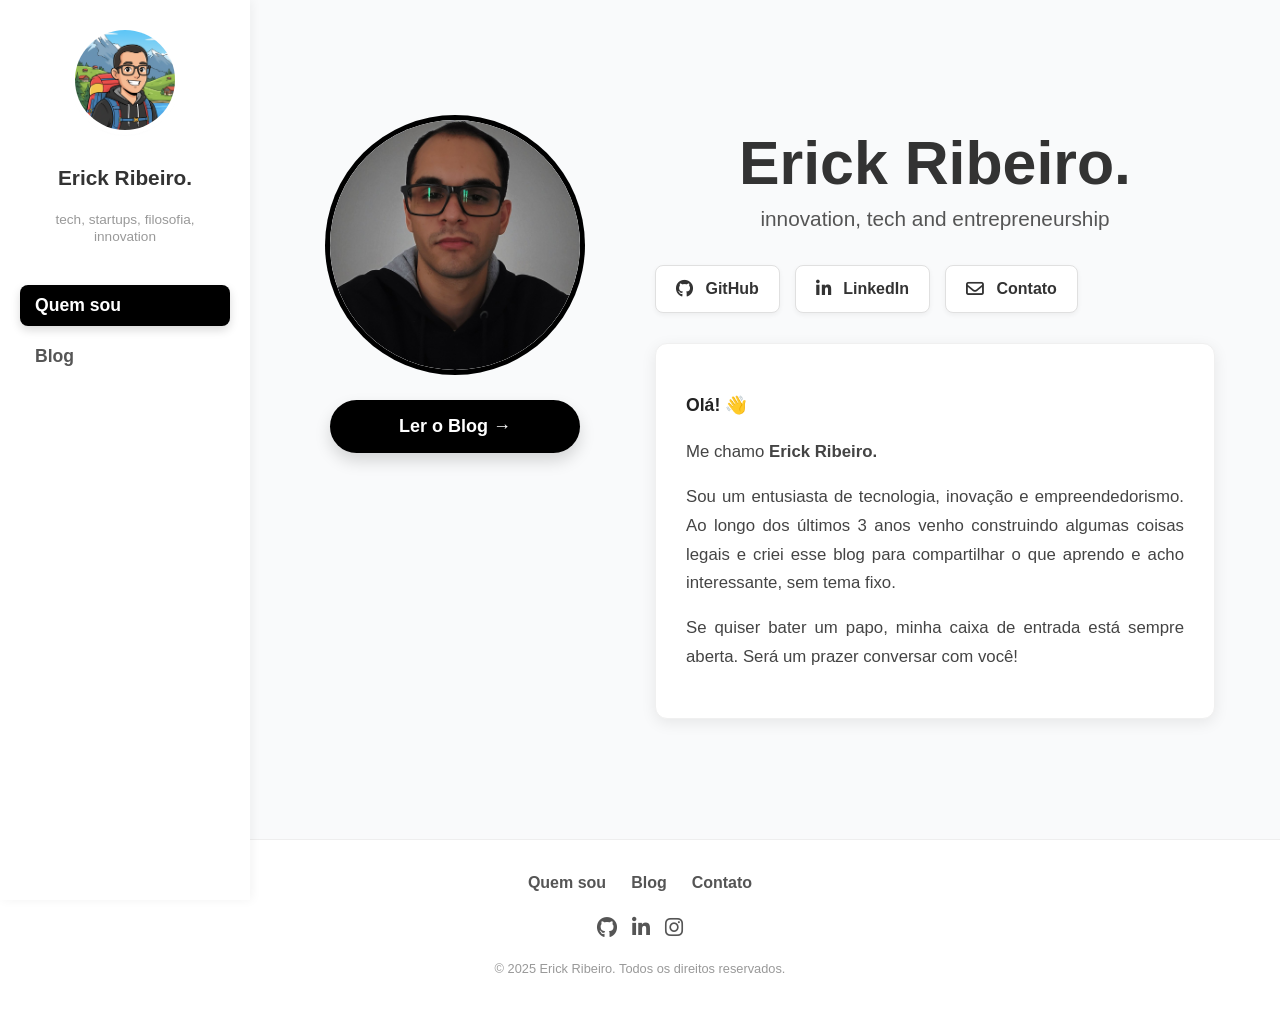
==== index.html @ 814e2193 "Meu Blog Pessoal Erick Ribeiro" ====
<!DOCTYPE html>
<html lang="pt-br">

<head>
    <meta charset="UTF-8">
    <meta name="viewport" content="width=device-width, initial-scale=1.0">
    <title>Erick Ribeiro</title>
    <link rel="stylesheet" href="css/style.css">
    <link rel="stylesheet" href="https://cdnjs.cloudflare.com/ajax/libs/font-awesome/6.5.2/css/all.min.css">
    <link rel="icon" type="image/png" href="images/perfil-icon.png">
</head>

<body>

    <div class="container-total">

        <aside class="sidebar-erick" id="sidebar">

            <p class="profile-nome-min">Erick Ribeiro.</p>

            <div class="profile-miniatura mb-12">
                <img src="images/perfil.png" alt="Foto de Perfil" class="miniatura-img">
                <div class="profile-info-min">
                    <p class="profile-nome-min">Erick Ribeiro.</p>
                    <p class="profile-tags-min">tech, startups, filosofia, <br>innovation</p>
                </div>
            </div>

            <nav class="menu-navegacao">
                <button class="btn-sidebar active" id="btn-sidebar-quem-sou">
                    Quem sou
                </button>

                <button class="btn-sidebar" id="btn-sidebar-blog">
                    Blog
                </button>
            </nav>

        </aside>

        <main class="conteudo-principal" id="conteudo">

            <div id="quem-sou-view" class="view">

                <div class="quem-sou-layout">

                    <div class="quem-sou-coluna-esquerda">
                        <div class="profile-image-wrapper-large">
                            <img src="images/perfil_completo.jpg" alt="Foto de Perfil Grande" class="profile-large-img">
                        </div>
                        <a href="#" class="btn-ler-blog-main" id="btn-ler-blog-quem-sou">
                            Ler o Blog →
                        </a>
                    </div>

                    <div class="quem-sou-coluna-direita">
                        <h1 class="profile-name-main">Erick Ribeiro.</h1>
                        <p class="profile-subtitle-main">innovation, tech and entrepreneurship</p>

                        <div class="botoes-contato-main">
                            <a href="https://github.com/ErickRibGo" target="_blank" class="btn-link-contato-main">
                                <i class="fab fa-github"></i>&nbsp;GitHub
                            </a>
                            <a href="https://www.linkedin.com/in/erick-ribeiro-515992228/" target="_blank"
                                class="btn-link-contato-main">
                                <i class="fab fa-linkedin-in"></i>&nbsp;LinkedIn
                            </a>
                            <a href="mailto:erickribeirogon@gmail.com" target="_blank" class="btn-link-contato-main">
                                <i class="far fa-envelope"></i>&nbsp;Contato
                            </a>
                        </div>

                        <div class="about-text-box-main">
                            <p class="greeting-main">Olá! 👋</p>
                            <p>Me chamo <b>Erick Ribeiro.</b></p>
                            <p>Sou um entusiasta de tecnologia, inovação e empreendedorismo. Ao longo dos últimos 3 anos
                                venho construindo algumas coisas legais e criei esse blog para compartilhar o que
                                aprendo e acho interessante, sem tema fixo.</p>
                            <p>Se quiser bater um papo, minha caixa de entrada está sempre aberta. Será um prazer
                                conversar com você!</p>
                        </div>
                    </div>

                </div>
            </div>

            <div id="blog-view" class="view hidden">
                <h2 class="titulo-artigos">Artigos</h2>

                <div class="filtros-posts">
                    <ul class="lista-filtros">
                        <li><button class="btn-filtro ativo" data-categoria="todos">Todos</button></li>
                        <li><button class="btn-filtro" data-categoria="startups">Startups</button></li>
                        <li><button class="btn-filtro" data-categoria="filosofia">Filosofia</button></li>
                    </ul>
                </div>

                <div class="grid-posts">

                    <a href="post-startups.html" class="post-card" data-categoria="startups">
                        <div class="post-cover-wrapper">
                            <img src="images/startup.jpg" alt="Startup" class="post-cover-img">
                        </div>
                        <div class="post-meta">
                            <span class="post-tag tag-startup">Startups</span>
                        </div>
                        <h3 class="post-title">Minha estratégia para lançar 20 startups</h3>
                        <p class="post-excerpt">Como estou idealizando e executando 20 soluções digitais em 2 anos.</p>
                    </a>

                    <a href="post-xadrez.html" class="post-card" data-categoria="filosofia">
                        <div class="post-cover-wrapper">
                            <img src="images/xadrez.jpg" alt="Xadrez" class="post-cover-img">
                        </div>
                        <div class="post-meta">
                            <span class="post-tag tag-filosofia">Filosofia</span>
                        </div>
                        <h3 class="post-title">Xadrez e Filosofia</h3>
                        <p class="post-excerpt">O que o tabuleiro ensina sobre estratégia, ego e paciência.</p>
                    </a>

                </div>
            </div>

        </main>

        <footer class="site-footer">
            <div class="footer-links">
                <a href="#" class="footer-link">Quem sou</a>
                <a href="#" class="footer-link">Blog</a>
                <a href="mailto:erickribeirogon@gmail.com" target="_blank" class="footer-link">Contato</a>
            </div>
            <div class="footer-social">
                <a href="https://github.com/ErickRibGo" target="_blank" class="footer-icon-link" aria-label="GitHub">
                    <i class="fab fa-github"></i>
                </a>
                <a href="https://www.linkedin.com/in/erick-ribeiro-515992228/" target="_blank" class="footer-icon-link"
                    aria-label="LinkedIn">
                    <i class="fab fa-linkedin-in"></i>
                </a>
                <a href="https://instagram.com/erickribgon" target="_blank" class="footer-icon-link"
                    aria-label="Instagram">
                    <i class="fab fa-instagram"></i>
                </a>
            </div>
            <p class="footer-copyright">&copy; 2025 Erick Ribeiro. Todos os direitos reservados.</p>
        </footer>
    </div>

    <script src="js/script.js"></script>
</body>

</html>
---- css/style.css ----
/* --- CONFIGURAÇÃO DE FONTES PERSONALIZADAS --- */
@font-face {
    font-family: 'Minha Fonte Custom'; 
    src: url('fonts/8e9860b6e62d6359-s.woff2') format('woff2');
    font-weight: 400; 
    font-style: normal;
}

@font-face {
    font-family: 'Minha Fonte Custom';
    src: url('fonts/26a46d62cd723877-s.woff2') format('woff2');
    font-weight: 700; 
    font-style: normal;
}

@font-face {
    font-family: 'Minha Fonte Custom';
    src: url('fonts/55c5f0601d81cf3-s.woff2') format('woff2');
    font-weight: 800; 
    font-style: normal;
}

@font-face {
    font-family: 'Minha Fonte Custom';
    src: url('fonts/97e0cb1ae144a2a9-s.woff2') format('woff2');
    font-weight: 600; 
    font-style: normal;
}


/* --- GERAL E LAYOUT PRINCIPAL --- */
body {
    margin: 0;
    font-family: 'Minha Fonte Custom', Arial, sans-serif; 
    background: #f9fafb;
    color: #333;
    line-height: 1.6;
    /* Flexbox no body para garantir que o container-total e o sidebar funcionem */
    display: flex; 
    flex-direction: row; 
    min-height: 100vh;
}

.container-total {
    position: relative;
    /* Define o container-total para ocupar o restante horizontal após a sidebar */
    flex-grow: 1;
    width: 100%;
    /* Usa flex para organizar o conteúdo principal e o footer em coluna */
    display: flex;
    flex-direction: column;
    /* Define o overflow para evitar barras de rolagem indesejadas */
    overflow: hidden; 
}

/* ================================================= */
/* 1. SIDEBAR FIXA (MENU LATERAL ESQUERDO) - Desktop */
/* ================================================= */
.sidebar-erick {
    width: 250px; 
    background: #ffffff;
    padding: 30px 20px;
    box-shadow: 2px 0 10px rgba(0,0,0,0.05);
    display: flex;
    flex-direction: column;
    position: fixed; 
    top: 0;
    left: 0;
    bottom: 0;
    z-index: 100;
    box-sizing: border-box;
    align-items: center;
}

/* Oculta o nome que está solto no sidebar (versão mobile) em Desktop */
.sidebar-erick > .profile-nome-min:first-child {
    display: none;
}

/* Elementos do Miniprofile na Sidebar */
.profile-miniatura {
    display: flex;
    flex-direction: column;
    align-items: center;
    margin-bottom: 25px;
}

.miniatura-img {
    width: 100px; 
    height: 100px;
    border-radius: 50%;
    margin-bottom: 10px;
    object-fit: cover;
    box-shadow: 0 0 0 5px white, 0 2px 5px rgba(0,0,0,0.1); 
}

.profile-info-min { 
    display: flex;
    flex-direction: column;
    align-items: center;
}

/* Nome que aparece na miniatura em Desktop */
.profile-miniatura .profile-nome-min { 
    display: block;
    font-size: 1.3em;
    font-weight: 800;
    color: #333;
    margin-bottom: 3px;
    text-align: center;
}

.profile-tags-min {
    color: #999;
    font-size: 0.85em;
    text-align: center;
    line-height: 1.3;
}

/* Menu de Navegação */
.menu-navegacao {
    display: flex;
    flex-direction: column;
    gap: 10px;
    width: 100%;
}

.btn-sidebar {
    background-color: transparent; 
    color: #555; 
    border: none;
    padding: 10px 15px; 
    font-size: 1.1em; 
    cursor: pointer; 
    transition: all 0.3s ease;
    border-radius: 8px;
    text-align: left;
    font-weight: 600;
    text-decoration: none;
}

.btn-sidebar:hover {
    background-color: #f0f0f0;
    color: #000000;
}

.btn-sidebar.active {
    background-color: #000000;
    color: white; 
    box-shadow: 0 4px 10px rgba(0, 0, 0, 0.15);
}

.btn-sidebar.active:hover {
    background-color: #333;
}

/* ================================================= */
/* 2. CONTEÚDO PRINCIPAL (MÓDULOS)                   */
/* ================================================= */
.conteudo-principal {
    /* CRUCIAL: Adiciona uma margem à esquerda para compensar a sidebar em DESKTOP */
    margin-left: 250px; 
    
    flex-grow: 1; 
    flex-shrink: 0;
    padding: 60px 40px; 
    box-sizing: border-box;
    transition: margin-left 0.3s;
    overflow-y: auto; 
}

.view {
    padding-top: 0;
    max-width: 900px; /* Mantém o conteúdo centralizado */
    margin: 0 auto; 
    text-align: center; /* Centraliza o título e os filtros */ 
}

.hidden {
    display: none !important;
}

/* --- ESTILOS DO CONTEÚDO (Quem Sou e Blog) --- */

.titulo-artigos {
    margin-top: 0;
    margin-bottom: 25px;
    font-weight: 800;
    font-size: 2.5em;
    color: #000000;
    text-align: center; /* Garante a centralização */
}

.filtros-posts {
    margin-bottom: 30px;
}

.lista-filtros {
    list-style: none;
    padding: 0;
    margin: 0 auto 30px; /* Centraliza a lista de filtros */
    display: flex;
    flex-wrap: wrap;
    justify-content: center; /* Centraliza os botões */
    gap: 10px;
}

.btn-filtro {
    padding: 8px 15px;
    border: 1px solid #ccc;
    border-radius: 20px;
    background-color: white;
    font-size: 0.9em;
    cursor: pointer;
    transition: all 0.2s;
}

.btn-filtro.ativo, .btn-filtro:hover {
    background-color: black;
    color: white;
    border-color: black;
}

.grid-posts {
    display: grid;
    grid-template-columns: repeat(auto-fit, minmax(300px, 1fr)); 
    gap: 30px;
    margin-top: 40px;
}


.post-card {
    background: white;
    border-radius: 12px;
    overflow: hidden;
    box-shadow: 0 4px 12px rgba(0,0,0,0.08);
    text-decoration: none;
    color: inherit;
    transition: transform 0.2s, box-shadow 0.2s;
    display: flex;
    flex-direction: column;
    text-align: left; 
}

.post-card:hover {
    transform: translateY(-5px);
    box-shadow: 0 8px 16px rgba(0,0,0,0.15);
}

.post-cover-wrapper {
    width: 100%;
    height: 200px;
    overflow: hidden;
}

.post-cover-img {
    width: 100%;
    height: 100%;
    object-fit: cover;
    transition: transform 0.3s ease;
}

.post-card:hover .post-cover-img {
    transform: scale(1.05);
}

.post-meta {
    padding: 15px 15px 0;
    text-align: left;
}

.post-tag {
    display: inline-block;
    font-size: 0.8em;
    font-weight: 700;
    color: #007bff;
    text-transform: uppercase;
}

.post-title {
    margin: 5px 0 10px;
    padding: 0 15px;
    text-align: left;
}

.post-excerpt {
    padding: 0 15px 15px;
    text-align: left;
}

/* CORREÇÃO APLICADA: Garantir que o layout "Quem Sou" se organize corretamente */
.quem-sou-layout {
    display: grid;
    grid-template-columns: 280px 1fr; 
    gap: 60px;
    align-items: start; 
    margin: 40px 0; 
    padding: 20px 0;
}

.quem-sou-coluna-esquerda {
    display: flex;
    flex-direction: column;
    align-items: center;
    position: sticky; 
    top: 60px; 
}

.profile-image-wrapper-large {
    position: relative;
    width: 250px; 
    height: 250px;
    overflow: hidden; 
    border-radius: 50%;
    box-shadow: 0 0 0 5px black; 
    margin-bottom: 30px; 
    transition: transform 0.5s
}

.profile-large-img {
    width: 100%;
    height: 100%;
    border-radius: 50%;
    object-fit: cover;
}

.btn-ler-blog-main {
    background-color: black;
    color: white;
    border: none;
    border-radius: 50px;
    padding: 12px 25px;
    font-size: 18px;
    font-weight: 700;
    cursor: pointer;
    box-shadow: 0 8px 16px rgba(0, 0, 0, 0.15);
    transition: background-color 0.3s, transform 0.3s;
    text-decoration: none;
    white-space: nowrap;
    display: block; 
    text-align: center;
    width: 100%;
    max-width: 200px;
}

.btn-ler-blog-main:hover {
    background-color: #333;
    transform: translateY(-2px);
}

.quem-sou-coluna-direita {
    padding-top: 10px; 
}

.profile-name-main {
    font-size: 3.8em;
    margin-top: 0;
    margin-bottom: 5px;
    line-height: 1.1;
    font-weight: 800;
}

.profile-subtitle-main {
    color: #555;
    font-size: 1.3em; 
    margin-top: 0;
    margin-bottom: 30px;
    font-weight: 400;
}

.botoes-contato-main {
    display: flex;
    flex-wrap: wrap; 
    gap: 15px; 
    margin-bottom: 30px; 
}

.btn-link-contato-main {
    border: 1px solid #e0e0e0;
    border-radius: 8px;
    padding: 10px 20px;
    cursor: pointer;
    font-weight: 600;
    color: #333; 
    font-size: 1em;
    transition: all 0.2s ease;
    text-decoration: none;
    display: flex; 
    align-items: center;
    background-color: #ffffff; 
    box-shadow: 0 2px 5px rgba(0, 0, 0, 0.05);
}

.btn-link-contato-main i {
    font-size: 1.1em; 
    margin-right: 8px; 
}

.btn-link-contato-main:hover {
    background: #f8f8f8;
    border-color: #c0c0c0;
    transform: translateY(-1px); 
    box-shadow: 0 4px 8px rgba(0, 0, 0, 0.1); 
}

.greeting-main {
    font-size: 1.3em;
    font-weight: 700;
    margin-bottom: 15px;
    color: #222;
}

.about-text-box-main {
    background: #ffffff; 
    padding: 30px;
    border-radius: 12px;
    box-shadow: 0 4px 15px rgba(0,0,0,0.08); 
    border: 1px solid #f0f0f0; 
    line-height: 1.7;
    color: #444;
    font-size: 1.05em;
    text-align: justify;
}

.about-text-box-main p:first-child {
    font-weight: 600;
    font-size: 1.05em;
    margin-bottom: 15px;
}


/* ================================================= */
/* 3. RODAPÉ INFERIOR (FOOTER)         */
/* ================================================= */

.site-footer {
    /* O footer agora ocupa 100% da largura do container-total */
    width: 100%; 
    background-color: #ffffff;
    border-top: 1px solid #eee;
    padding: 30px 20px;
    text-align: center;
    box-sizing: border-box;
}

.footer-links {
    margin-bottom: 15px;
    display: flex;
    justify-content: center;
    gap: 25px;
    flex-wrap: wrap;
}

.footer-link {
    text-decoration: none;
    color: #555;
    font-weight: 600;
    font-size: 1em;
    transition: color 0.2s;
}

.footer-link:hover {
    color: #000000;
}

.footer-social {
    display: flex;
    justify-content: center;
    gap: 15px;
    margin-bottom: 15px;
}

.footer-icon-link {
    color: #555;
    font-size: 1.3em;
    transition: color 0.2s;
}

.footer-icon-link:hover {
    color: #000000;
}

.footer-copyright {
    color: #999;
    font-size: 0.8em;
    margin: 0;
}


/* ================================================= */
/* RESPONSIVIDADE (TABLET/PEQUENO DESKTOP - abaixo de 992px) */
/* ================================================= */
@media (max-width: 992px) {
    /* CRUCIAL: Remove a margem extra da sidebar no conteúdo principal */
    .conteudo-principal {
        margin-left: 0;
    }
    .conteudo-principal-post {
        margin-left: 0; 
        padding: 60px 40px; 
    }
    
    /* Layout "Quem Sou" em 1 coluna (sem sticky) */
    .quem-sou-coluna-esquerda {
        position: relative;
        top: 0;
    }

    .quem-sou-layout {
        grid-template-columns: 1fr;
        gap: 30px;
        align-items: center;
        text-align: center;
        margin: 20px auto; 
    }
    
    .quem-sou-coluna-direita {
        text-align: left;
    }
    
    .profile-name-main, .profile-subtitle-main {
        text-align: center;
    }

    .botoes-contato-main {
        justify-content: center;
    }
}


/* ================================================= */
/* RESPONSIVIDADE (MOBILE - abaixo de 768px)         */
/* ================================================= */
@media (max-width: 768px) {
    /* LAYOUT PRINCIPAL E SIDEBAR */
    body {
        /* CRÍTICO: Anula o flexbox do desktop para que os elementos (Sidebar e Container) se empilhem */
        display: block; 
        /* CRÍTICO: Cria espaço no topo para o cabeçalho fixo não esconder o conteúdo */
        padding-top: 70px;
    }
    
    .container-total {
        /* CRÍTICO: Remove o padding-top desnecessário (o body já o faz) e o overflow: hidden do desktop */
        padding-top: 0; 
        overflow: visible;
        display: block; /* Garante que o container-total também volte a ser bloco */
    }
    
    .sidebar-erick {
        position: fixed; /* O cabeçalho agora é fixo no topo */
        top: 0;
        left: 0;
        right: 0;
        bottom: auto; /* CRÍTICO: Não deve ter bottom: 0 */
        height: 70px; 
        width: 100%; 
        box-shadow: 0 2px 5px rgba(0,0,0,0.1);
        background-color: #ffffff;
        z-index: 1000; 

        display: flex;
        flex-direction: row; 
        justify-content: space-between; 
        align-items: center; 
        padding: 0 20px; 
        box-sizing: border-box;
    }
    
    /* Mostra o nome do Erick no topo (versão mobile) */
    .sidebar-erick > .profile-nome-min:first-child {
        display: block; 
        font-size: 1.4em; 
        margin: 0;
        text-align: left; 
        font-weight: 800;
        color: #000;
    }

    /* Oculta a miniatura completa em mobile */
    .profile-miniatura {
        display: none; 
    }

    /* Menu de Navegação em Mobile (botões de "Quem Sou" e "Blog") */
    .menu-navegacao {
        flex-direction: row; 
        gap: 15px; 
        width: auto; 
    }

    .btn-sidebar {
        padding: 8px 15px;
        font-size: 0.95em; 
        font-weight: 600;
        text-align: center;
        width: auto; 
        color: #555;
    }
    
    /* CONTEÚDO PRINCIPAL (ARTIGOS/QUEM SOU) */
    .conteudo-principal {
        /* CRÍTICO: Remove a margem lateral do desktop */
        margin-left: 0;
        padding: 30px 20px; 
        width: 100%; 
        flex-grow: 1; 
    }
    
    /* Centralização em mobile dentro do view */
    .view {
        max-width: 100%; 
        margin: 0 auto;
    }

    /* RODAPÉ em Mobile (precisa voltar a ser 100% da largura) */
    .site-footer {
        width: 100%;
        padding-top: 20px;
        padding-bottom: 20px;
    }

    /* Ajustes de Mobile na seção "Quem Sou" */
    .profile-image-wrapper-large {
        width: 180px; 
        height: 180px;
        margin-bottom: 20px;
    }
    
    .profile-name-main {
        font-size: 2.5em;
    }

    .profile-subtitle-main {
        font-size: 1.1em;
        margin-bottom: 20px;
    }
    
    .botoes-contato-main {
        gap: 10px;
        flex-direction: column;
        align-items: center;
        width: 100%;
        margin-bottom: 15px;
    }

    .btn-link-contato-main {
        width: 100%;
        max-width: 200px;
        justify-content: center;
    }
    
    .about-text-box-main {
        padding: 20px;
        font-size: 0.95em;
        text-align: left;
    }

    .btn-ler-blog-main {
        margin-top: 20px;
        font-size: 15px;
        padding: 10px 20px;
    }
    
    .grid-posts {
        grid-template-columns: 1fr;
        gap: 20px;
    }

    .quem-sou-layout {
        grid-template-columns: 1fr; /* Volta para uma única coluna */
        gap: 30px;
        text-align: center;
    }

    .quem-sou-coluna-esquerda {
        align-items: center;
    }
    
    .profile-name-main {
        font-size: 2.2em; /* Mais adequado para mobile */
    }

    .profile-subtitle-main {
        font-size: 1em;
        margin-bottom: 20px; /* Reduz margem para aproximar botões */
    }

    .quem-sou-coluna-direita {
        text-align: center;
        align-items: center; /* Centraliza o conteúdo da direita em mobile */
    }
    
    /* Botões de contato empilhados e centralizados em mobile */
    .botoes-contato-main {
        gap: 10px;
        flex-direction: column;
        align-items: center;
        width: 100%;
        margin-bottom: 20px;
    }

    .btn-link-contato-main {
        width: 100%;
        max-width: 250px; /* Largura máxima para os botões empilhados */
        justify-content: center;
    }
    
    /* Botão "Ler o Blog" em mobile */
    .btn-ler-blog-main {
        max-width: 200px; /* Controla o tamanho do botão */
        margin-top: 20px;
        font-size: 16px;
        padding: 10px 20px;
    }
    
    /* Cards do Blog em coluna única para mobile */
    .grid-posts {
        grid-template-columns: 1fr;
        gap: 20px;
    }
}

/* --- ESTILOS DE PÁGINA DE POSTAGEM (post.html) --- */

/* 1. CONTAINER PRINCIPAL DO ARTIGO (Conteúdo + Sidebar Compensation) */
.conteudo-principal-post {
    padding: 40px 40px; 
    box-sizing: border-box;
    flex-grow: 1; 
    /* CRUCIAL PARA CORRIGIR O DESALINHAMENTO EM DESKTOP */
    margin-left: 250px; /* Compensa a largura da .sidebar-erick (250px) */
}

/* 2. CONTAINER CENTRALIZADO DO CONTEÚDO (Onde o texto está) */
.post-container {
    max-width: 1000px; 
    margin: 0 auto; /* Continua centralizando */
    background: white; 
    padding: 30px 0;
    align-items: center;
}

/* 3. Estilo do botão de voltar */
.btn-voltar {
    display: block; 
    width: fit-content;
    margin: 0 auto 40px auto; /* Centraliza o botão Voltar */
    color: #555;
    text-decoration: none;
    font-weight: 600;
    font-size: 1.0em;
}

/* 4. Miniprofile do Autor */
.author-mini-profile {
    display: flex;
    flex-direction: column;
    align-items: center; /* Centraliza a foto e o nome */
    margin-bottom: 20px;
}

.author-mini-img {
    width: 150px; /* Tamanho da miniatura */
    height: 150px;
    border-radius: 50%;
    object-fit: cover;
    margin-bottom: 5px;
    box-shadow: 0 0 5px rgba(0, 0, 0, 0.1);
}

.author-mini-name {
    font-size: 1.0em;
    font-weight: 600;
    color: #333;
    margin: 0;
}

/* 5. Cabeçalho (Título e Metadata) */
.post-header {
    text-align: center;
    margin-bottom: 40px;
    padding: 20px;
    font-size: 1.0em;
}

.post-tag-detail {
    font-size: 0.85em; 
    font-weight: 600;
    text-transform: uppercase;
    color: #38a169; /* Cor da tag */
    display: block;
    margin-bottom: 10px;
    letter-spacing: 1px;
    padding: 20px;
    font-size: 0.95em;
}

/* 6. Título Principal do Artigo */
.post-title-detail {
    font-size: 3.2em; /* Um bom tamanho para destaque */
    font-weight: 800;
    margin: 15px 0 10px;
    line-height: 1.1;
    /* Centraliza o título, limitando sua largura para legibilidade */
    max-width: 900px;
    margin-left: auto;
    margin-right: auto;
}

/* 7. Meta dados (Data e leitura) */
.post-meta-detail {
    color: #888;
    font-size: 0.9em;
    margin-bottom: 30px;
}

/* 8. Wrapper da imagem de capa */
.post-cover-detail-wrapper {
    width: 100%;
    overflow: hidden;
    border-radius: 8px; 
    margin-bottom: 0px;
}

.post-cover-detail-img {
    width: 100%;
    left: auto;
    height: auto;
    display: block;
    object-fit: cover;
    max-width: 500px;
    margin-left: auto;
    margin-right: auto;
    border-radius: 5%;    

}

/* 9. Conteúdo do Texto */
.post-content {
    padding: 40px 0 20px; 
    font-size: 1.15em; 
    line-height: 1.8;
    color: #333;
    text-align: left; /* Alinhamento à esquerda para melhor leitura do corpo do texto */
    padding: 50px;
}

.post-content p {
    margin-bottom: 1.5em; 
}

/* --- RESPONSIVIDADE PARA POSTAGEM (MOBILE) --- */

@media (max-width: 768px) {
    /* CRÍTICO: Remove a margem lateral da postagem */
    .conteudo-principal-post {
        margin-left: 0; 
        padding: 30px 20px;
    }
    
    .post-title-detail {
        font-size: 2em; 
    }
    
    .post-content {
        font-size: 1em;
    }
}

.hidden {
    /* CRÍTICO: Não usar visibility: hidden, pois ele mantém o espaço ocupado. */
    display: none !important; 
}
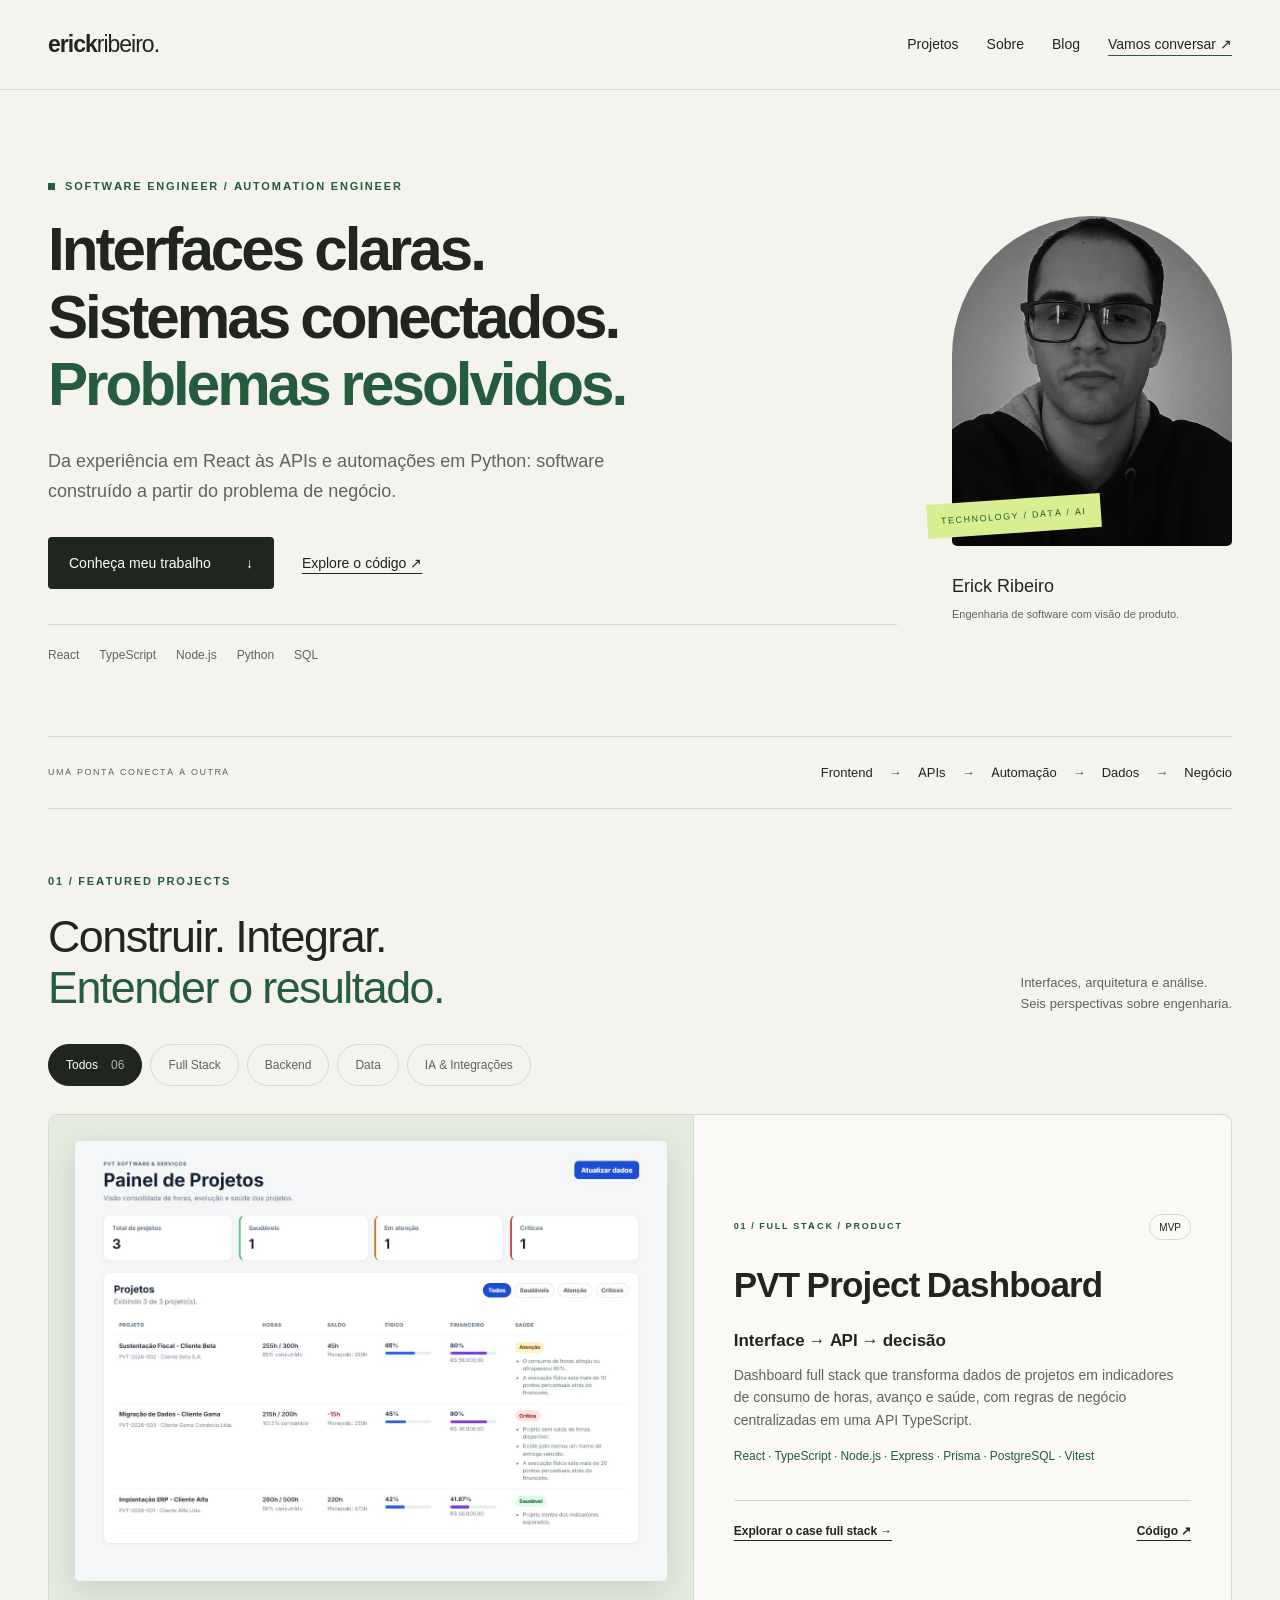
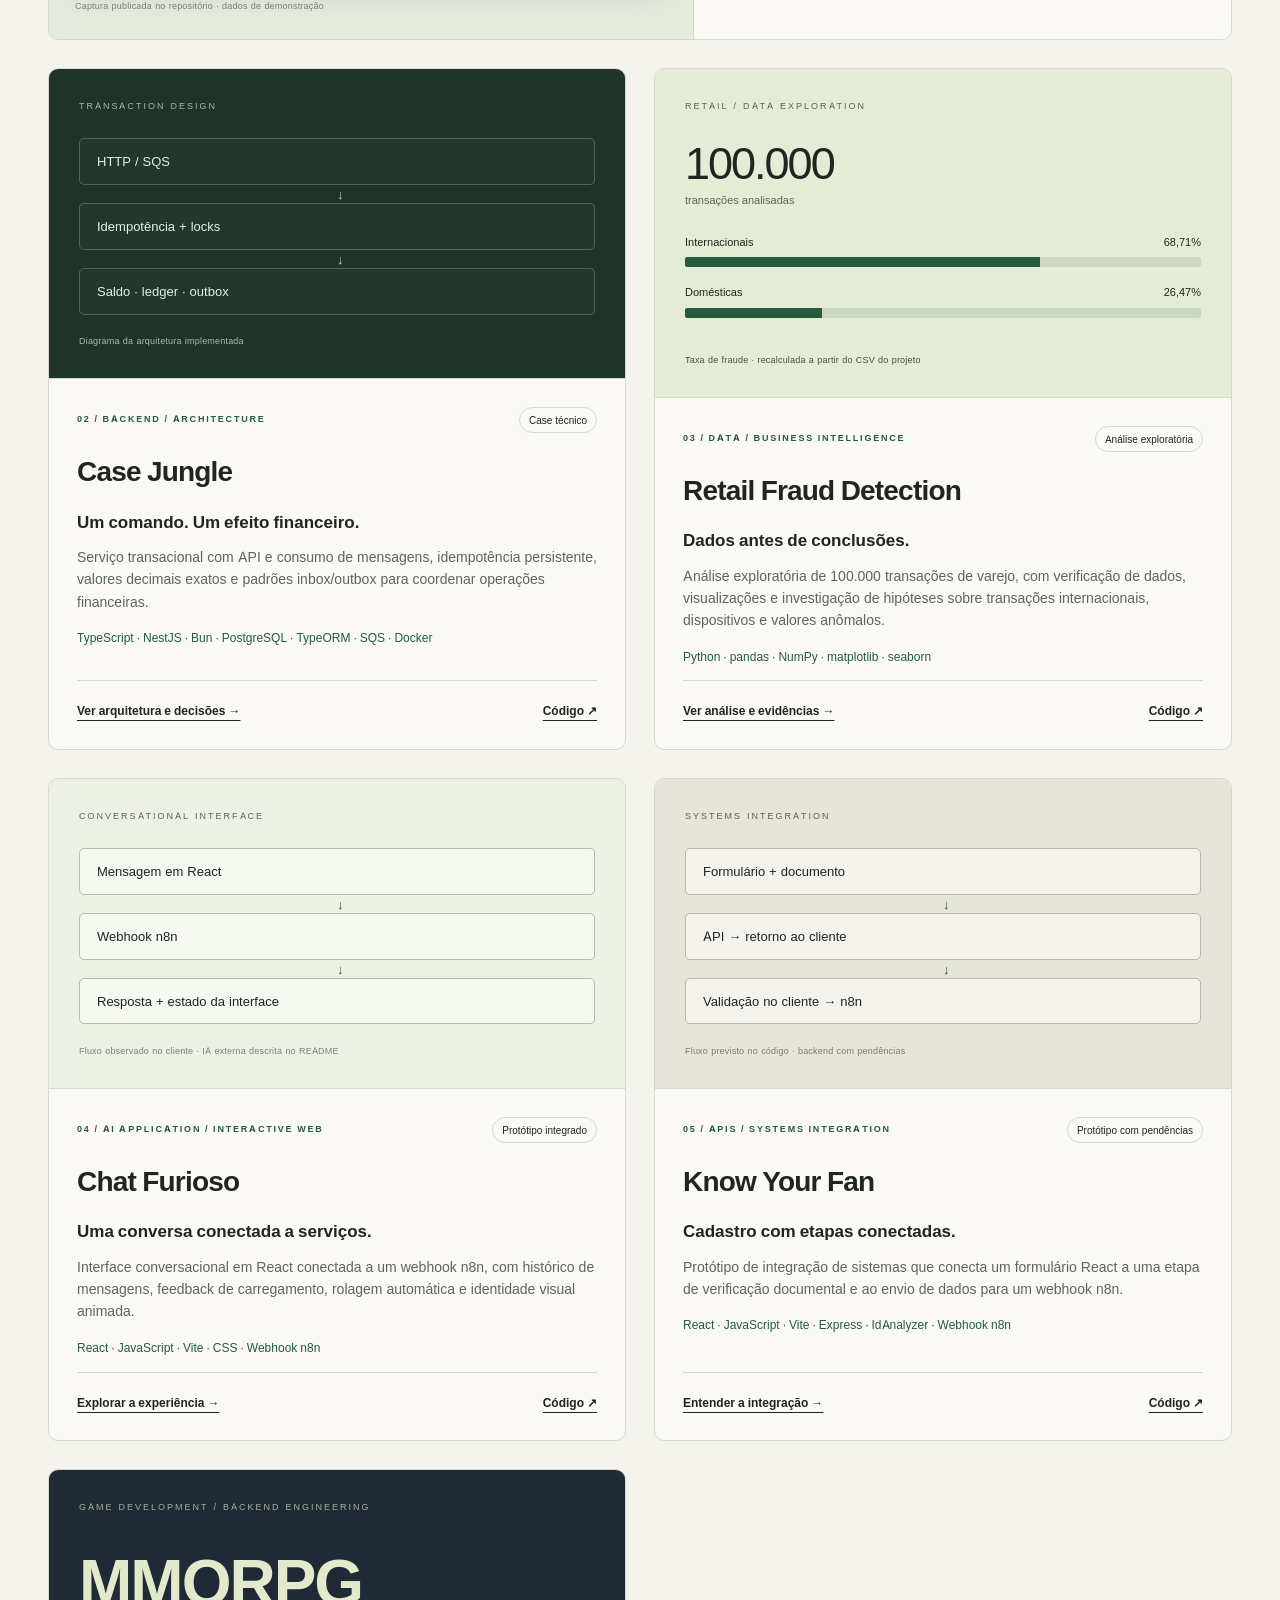
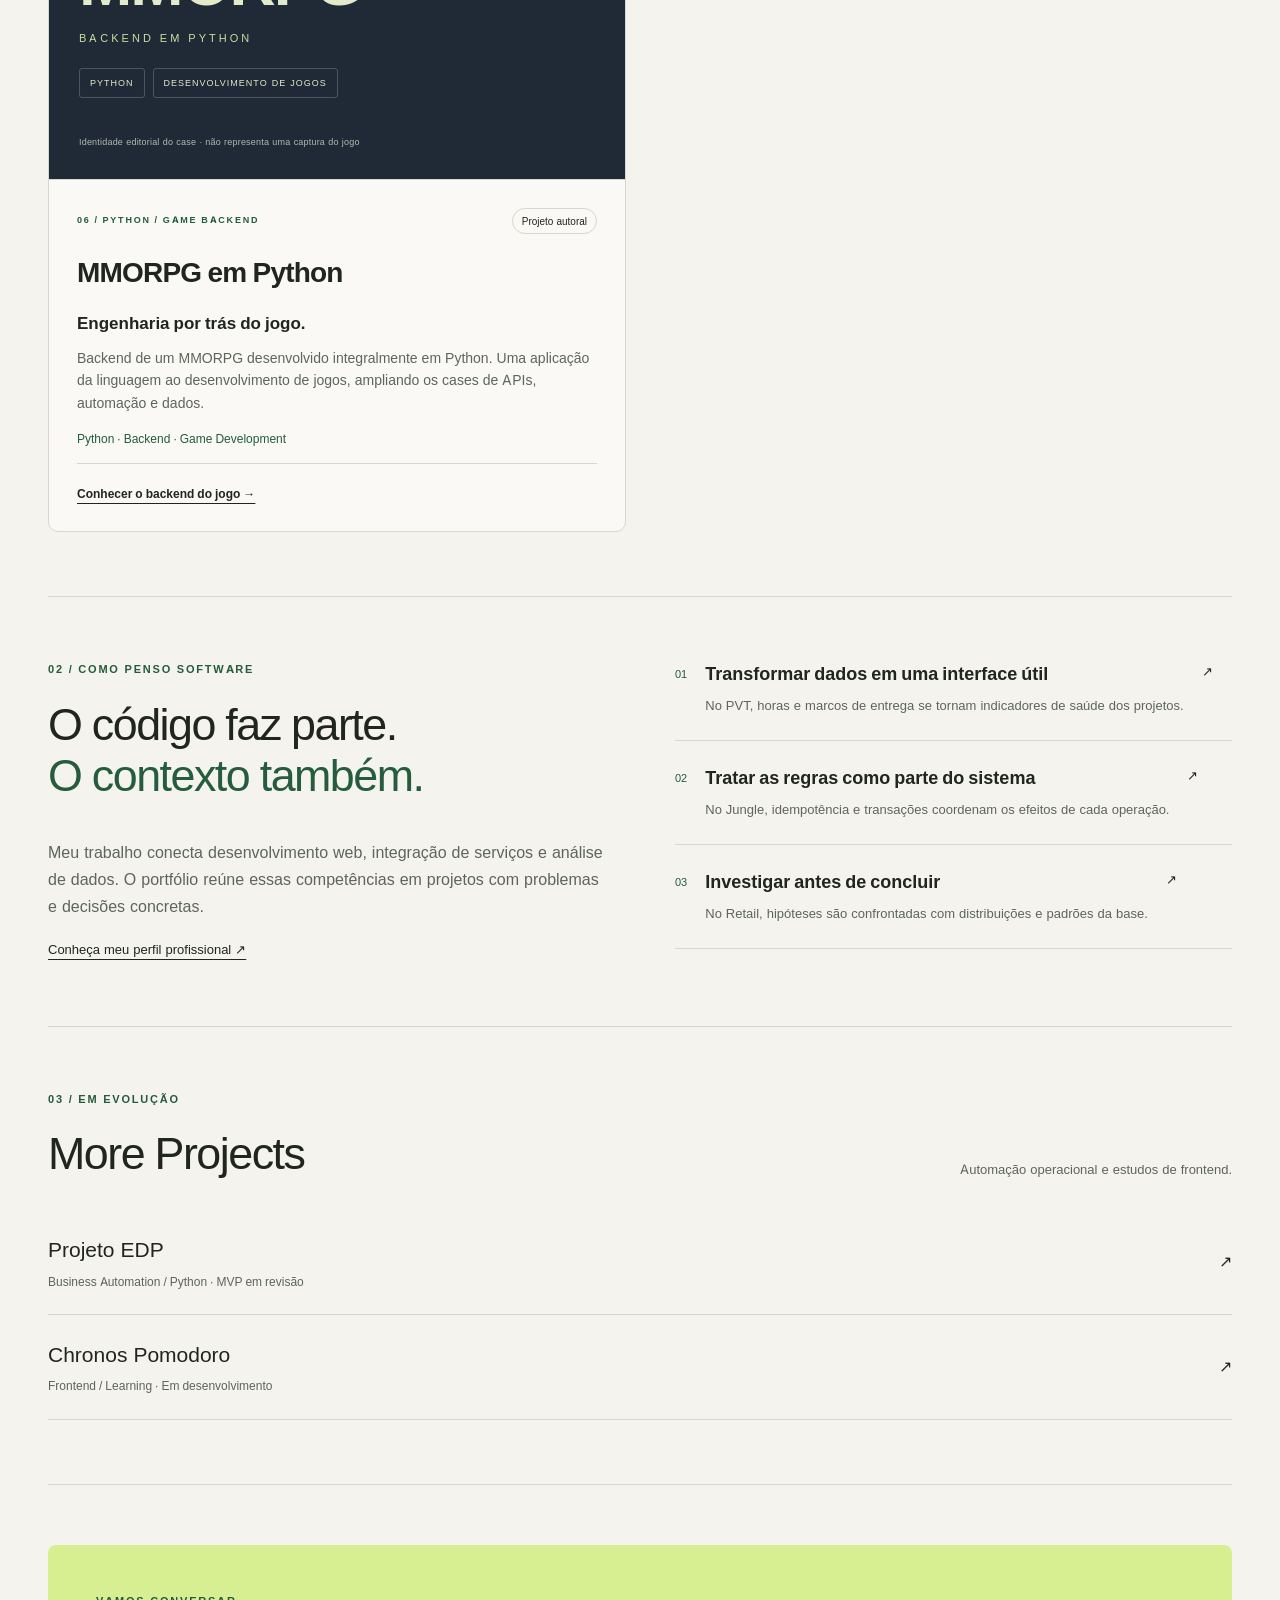
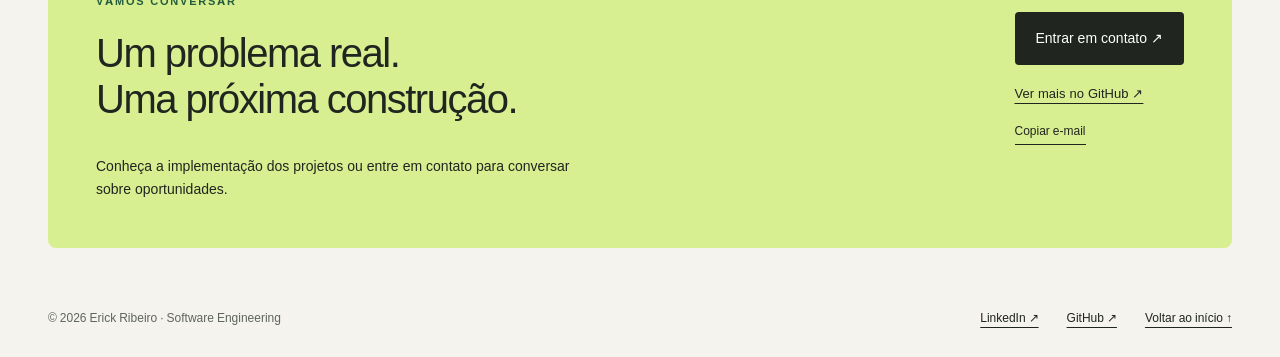
==== commit 2b2d3f62: "Atualiza portfolio, blog e case MMORPG em Python" ====
--- a/index.html
+++ b/index.html
@@ -1,153 +1,5 @@
-<!DOCTYPE html>
-<html lang="pt-br">
-
-<head>
-    <meta charset="UTF-8">
-    <meta name="viewport" content="width=device-width, initial-scale=1.0">
-    <title>Erick Ribeiro</title>
-    <link rel="stylesheet" href="css/style.css">
-    <link rel="stylesheet" href="https://cdnjs.cloudflare.com/ajax/libs/font-awesome/6.5.2/css/all.min.css">
-    <link rel="icon" type="image/png" href="images/perfil-icon.png">
-</head>
-
-<body>
-
-    <div class="container-total">
-
-        <aside class="sidebar-erick" id="sidebar">
-
-            <p class="profile-nome-min">Erick Ribeiro.</p>
-
-            <div class="profile-miniatura mb-12">
-                <img src="images/perfil.png" alt="Foto de Perfil" class="miniatura-img">
-                <div class="profile-info-min">
-                    <p class="profile-nome-min">Erick Ribeiro.</p>
-                    <p class="profile-tags-min">tech, startups, filosofia, <br>innovation</p>
-                </div>
-            </div>
-
-            <nav class="menu-navegacao">
-                <button class="btn-sidebar active" id="btn-sidebar-quem-sou">
-                    Quem sou
-                </button>
-
-                <button class="btn-sidebar" id="btn-sidebar-blog">
-                    Blog
-                </button>
-            </nav>
-
-        </aside>
-
-        <main class="conteudo-principal" id="conteudo">
-
-            <div id="quem-sou-view" class="view">
-
-                <div class="quem-sou-layout">
-
-                    <div class="quem-sou-coluna-esquerda">
-                        <div class="profile-image-wrapper-large">
-                            <img src="images/perfil_completo.jpg" alt="Foto de Perfil Grande" class="profile-large-img">
-                        </div>
-                        <a href="#" class="btn-ler-blog-main" id="btn-ler-blog-quem-sou">
-                            Ler o Blog →
-                        </a>
-                    </div>
-
-                    <div class="quem-sou-coluna-direita">
-                        <h1 class="profile-name-main">Erick Ribeiro.</h1>
-                        <p class="profile-subtitle-main">innovation, tech and entrepreneurship</p>
-
-                        <div class="botoes-contato-main">
-                            <a href="https://github.com/ErickRibGo" target="_blank" class="btn-link-contato-main">
-                                <i class="fab fa-github"></i>&nbsp;GitHub
-                            </a>
-                            <a href="https://www.linkedin.com/in/erick-ribeiro-515992228/" target="_blank"
-                                class="btn-link-contato-main">
-                                <i class="fab fa-linkedin-in"></i>&nbsp;LinkedIn
-                            </a>
-                            <a href="mailto:erickribeirogon@gmail.com" target="_blank" class="btn-link-contato-main">
-                                <i class="far fa-envelope"></i>&nbsp;Contato
-                            </a>
-                        </div>
-
-                        <div class="about-text-box-main">
-                            <p class="greeting-main">Olá! 👋</p>
-                            <p>Me chamo <b>Erick Ribeiro.</b></p>
-                            <p>Sou um entusiasta de tecnologia, inovação e empreendedorismo. Ao longo dos últimos 3 anos
-                                venho construindo algumas coisas legais e criei esse blog para compartilhar o que
-                                aprendo e acho interessante, sem tema fixo.</p>
-                            <p>Se quiser bater um papo, minha caixa de entrada está sempre aberta. Será um prazer
-                                conversar com você!</p>
-                        </div>
-                    </div>
-
-                </div>
-            </div>
-
-            <div id="blog-view" class="view hidden">
-                <h2 class="titulo-artigos">Artigos</h2>
-
-                <div class="filtros-posts">
-                    <ul class="lista-filtros">
-                        <li><button class="btn-filtro ativo" data-categoria="todos">Todos</button></li>
-                        <li><button class="btn-filtro" data-categoria="startups">Startups</button></li>
-                        <li><button class="btn-filtro" data-categoria="filosofia">Filosofia</button></li>
-                    </ul>
-                </div>
-
-                <div class="grid-posts">
-
-                    <a href="post-startups.html" class="post-card" data-categoria="startups">
-                        <div class="post-cover-wrapper">
-                            <img src="images/startup.jpg" alt="Startup" class="post-cover-img">
-                        </div>
-                        <div class="post-meta">
-                            <span class="post-tag tag-startup">Startups</span>
-                        </div>
-                        <h3 class="post-title">Minha estratégia para lançar 20 startups</h3>
-                        <p class="post-excerpt">Como estou idealizando e executando 20 soluções digitais em 2 anos.</p>
-                    </a>
-
-                    <a href="post-xadrez.html" class="post-card" data-categoria="filosofia">
-                        <div class="post-cover-wrapper">
-                            <img src="images/xadrez.jpg" alt="Xadrez" class="post-cover-img">
-                        </div>
-                        <div class="post-meta">
-                            <span class="post-tag tag-filosofia">Filosofia</span>
-                        </div>
-                        <h3 class="post-title">Xadrez e Filosofia</h3>
-                        <p class="post-excerpt">O que o tabuleiro ensina sobre estratégia, ego e paciência.</p>
-                    </a>
-
-                </div>
-            </div>
-
-        </main>
-
-        <footer class="site-footer">
-            <div class="footer-links">
-                <a href="#" class="footer-link">Quem sou</a>
-                <a href="#" class="footer-link">Blog</a>
-                <a href="mailto:erickribeirogon@gmail.com" target="_blank" class="footer-link">Contato</a>
-            </div>
-            <div class="footer-social">
-                <a href="https://github.com/ErickRibGo" target="_blank" class="footer-icon-link" aria-label="GitHub">
-                    <i class="fab fa-github"></i>
-                </a>
-                <a href="https://www.linkedin.com/in/erick-ribeiro-515992228/" target="_blank" class="footer-icon-link"
-                    aria-label="LinkedIn">
-                    <i class="fab fa-linkedin-in"></i>
-                </a>
-                <a href="https://instagram.com/erickribgon" target="_blank" class="footer-icon-link"
-                    aria-label="Instagram">
-                    <i class="fab fa-instagram"></i>
-                </a>
-            </div>
-            <p class="footer-copyright">&copy; 2025 Erick Ribeiro. Todos os direitos reservados.</p>
-        </footer>
-    </div>
-
-    <script src="js/script.js"></script>
-</body>
-
-</html>+<!doctype html><html lang="pt-BR"><head><meta charset="utf-8"><meta name="viewport" content="width=device-width, initial-scale=1"><meta name="description" content="Erick Ribeiro: engenharia de software com React, TypeScript, APIs, automação e dados. Explore projetos, código e decisões técnicas."><meta name="theme-color" content="#f5f3ed"><meta property="og:title" content="Erick Ribeiro — Software Engineer"><meta property="og:description" content="Interfaces, integrações e dados. Conheça os projetos e as decisões por trás do código."><title>Erick Ribeiro — Software Engineer</title><link rel="icon" href="images/perfil-icon.png"><link rel="stylesheet" href="css/portfolio.css"><script src="js/portfolio.js" defer></script></head><body><a class="skip" href="#main">Pular para o conteúdo</a><header class="top"><a class="brand" href="index.html" aria-label="Erick Ribeiro, início">erick<span>ribeiro.</span></a><nav aria-label="Navegação principal"><a href="index.html#projects">Projetos</a><a href="index.html#about">Sobre</a><a href="blog.html">Blog</a><a class="nav-contact" href="mailto:erickribeirogon@gmail.com">Vamos conversar ↗</a></nav></header><main id="main"><section class="hero"><div class="hero-copy"><p class="eyebrow"><span class="tiny-square"></span>Software Engineer / Automation Engineer</p><h1>Interfaces claras.<br>Sistemas conectados.<br><em>Problemas resolvidos.</em></h1><p class="intro">Da experiência em React às APIs e automações em Python: software construído a partir do problema de negócio.</p><div class="hero-actions"><a class="button" href="#projects">Conheça meu trabalho <span>↓</span></a><a href="https://github.com/ErickRibGo">Explore o código ↗</a></div><div class="hero-stack" aria-label="Tecnologias demonstradas nos projetos"><span>React</span><span>TypeScript</span><span>Node.js</span><span>Python</span><span>SQL</span></div></div><aside class="hero-aside"><div class="portrait-frame"><img src="images/perfil_completo.jpg" alt="Erick Ribeiro" width="340" height="390"><span class="portrait-label">TECHNOLOGY / DATA / AI</span></div><p>Erick Ribeiro</p><span>Engenharia de software com visão de produto.</span></aside></section>
+<div class="work-index"><span>UMA PONTA CONECTA A OUTRA</span><p>Frontend <b>→</b> APIs <b>→</b> Automação <b>→</b> Dados <b>→</b> Negócio</p></div>
+<section id="projects"><div class="section-title"><div><p class="eyebrow">01 / Featured Projects</p><h2>Construir. Integrar.<br><em>Entender o resultado.</em></h2></div><p>Interfaces, arquitetura e análise.<br>Seis perspectivas sobre engenharia.</p></div><div class="project-filters" hidden role="group" aria-label="Filtrar projetos"><button type="button" data-filter="all" aria-pressed="true">Todos <span>06</span></button><button type="button" data-filter="pvt">Full Stack</button><button type="button" data-filter="jungle,mmorpg">Backend</button><button type="button" data-filter="retail">Data</button><button type="button" data-filter="chat,fan">IA & Integrações</button></div><p id="filter-status" class="sr-only" aria-live="polite"></p><div class="projects"><article class="project project-pvt" data-category="pvt"><figure class="project-visual screenshot"><img src="images/pvt-dashboard.png" alt="Captura do PVT Dashboard: resumo de três projetos, tabela de horas e indicadores de saúde" width="1273" height="948" loading="lazy"><figcaption>Captura publicada no repositório · dados de demonstração</figcaption></figure><div class="project-body"><div class="card-top"><span class="eyebrow">01 / Full Stack / Product</span><span class="status">MVP</span></div><h3>PVT Project Dashboard</h3><p class="project-statement">Interface → API → decisão</p><p>Dashboard full stack que transforma dados de projetos em indicadores de consumo de horas, avanço e saúde, com regras de negócio centralizadas em uma API TypeScript.</p><p class="stack">React · TypeScript · Node.js · Express · Prisma · PostgreSQL · Vitest</p><div class="card-links"><a href="cases.html#pvt">Explorar o case full stack →</a><a href="https://github.com/ErickRibGo/pvt-project-dashboard" aria-label="Código de PVT Project Dashboard no GitHub">Código ↗</a></div></div></article><article class="project project-jungle" data-category="jungle"><figure class="project-visual flow-visual jungle"><div class="visual-kicker">TRANSACTION DESIGN</div><ol><li>HTTP / SQS</li><li>Idempotência + locks</li><li>Saldo · ledger · outbox</li></ol><figcaption>Diagrama da arquitetura implementada</figcaption></figure><div class="project-body"><div class="card-top"><span class="eyebrow">02 / Backend / Architecture</span><span class="status">Case técnico</span></div><h3>Case Jungle</h3><p class="project-statement">Um comando. Um efeito financeiro.</p><p>Serviço transacional com API e consumo de mensagens, idempotência persistente, valores decimais exatos e padrões inbox/outbox para coordenar operações financeiras.</p><p class="stack">TypeScript · NestJS · Bun · PostgreSQL · TypeORM · SQS · Docker</p><div class="card-links"><a href="cases.html#jungle">Ver arquitetura e decisões →</a><a href="https://github.com/ErickRibGo/case_jungle" aria-label="Código de Case Jungle no GitHub">Código ↗</a></div></div></article><article class="project project-retail" data-category="retail"><figure class="project-visual data-visual"><div class="visual-kicker">RETAIL / DATA EXPLORATION</div><div class="data-number">100.000<span>transações analisadas</span></div><div class="chart-row"><span>Internacionais</span><b>68,71%</b><i style="--value:68.71%"></i></div><div class="chart-row"><span>Domésticas</span><b>26,47%</b><i style="--value:26.47%"></i></div><figcaption>Taxa de fraude · recalculada a partir do CSV do projeto</figcaption></figure><div class="project-body"><div class="card-top"><span class="eyebrow">03 / Data / Business Intelligence</span><span class="status">Análise exploratória</span></div><h3>Retail Fraud Detection</h3><p class="project-statement">Dados antes de conclusões.</p><p>Análise exploratória de 100.000 transações de varejo, com verificação de dados, visualizações e investigação de hipóteses sobre transações internacionais, dispositivos e valores anômalos.</p><p class="stack">Python · pandas · NumPy · matplotlib · seaborn</p><div class="card-links"><a href="cases.html#retail">Ver análise e evidências →</a><a href="https://github.com/ErickRibGo/retail-fraud-detection" aria-label="Código de Retail Fraud Detection no GitHub">Código ↗</a></div></div></article><article class="project project-chat" data-category="chat"><figure class="project-visual flow-visual chat"><div class="visual-kicker">CONVERSATIONAL INTERFACE</div><ol><li>Mensagem em React</li><li>Webhook n8n</li><li>Resposta + estado da interface</li></ol><figcaption>Fluxo observado no cliente · IA externa descrita no README</figcaption></figure><div class="project-body"><div class="card-top"><span class="eyebrow">04 / AI Application / Interactive Web</span><span class="status">Protótipo integrado</span></div><h3>Chat Furioso</h3><p class="project-statement">Uma conversa conectada a serviços.</p><p>Interface conversacional em React conectada a um webhook n8n, com histórico de mensagens, feedback de carregamento, rolagem automática e identidade visual animada.</p><p class="stack">React · JavaScript · Vite · CSS · Webhook n8n</p><div class="card-links"><a href="cases.html#chat">Explorar a experiência →</a><a href="https://github.com/ErickRibGo/ChatBot-Furia" aria-label="Código de Chat Furioso no GitHub">Código ↗</a></div></div></article><article class="project project-fan" data-category="fan"><figure class="project-visual flow-visual fan"><div class="visual-kicker">SYSTEMS INTEGRATION</div><ol><li>Formulário + documento</li><li>API → retorno ao cliente</li><li>Validação no cliente → n8n</li></ol><figcaption>Fluxo previsto no código · backend com pendências</figcaption></figure><div class="project-body"><div class="card-top"><span class="eyebrow">05 / APIs / Systems Integration</span><span class="status">Protótipo com pendências</span></div><h3>Know Your Fan</h3><p class="project-statement">Cadastro com etapas conectadas.</p><p>Protótipo de integração de sistemas que conecta um formulário React a uma etapa de verificação documental e ao envio de dados para um webhook n8n.</p><p class="stack">React · JavaScript · Vite · Express · IdAnalyzer · Webhook n8n</p><div class="card-links"><a href="cases.html#fan">Entender a integração →</a><a href="https://github.com/ErickRibGo/know-your-fan" aria-label="Código de Know Your Fan no GitHub">Código ↗</a></div></div></article><article class="project project-mmorpg" data-category="mmorpg"><figure class="project-visual mmorpg-visual"><div class="visual-kicker">GAME DEVELOPMENT / BACKEND ENGINEERING</div><div class="game-wordmark">MMORPG<span>BACKEND EM PYTHON</span></div><div class="game-language"><span>PYTHON</span><span>DESENVOLVIMENTO DE JOGOS</span></div><figcaption>Identidade editorial do case · não representa uma captura do jogo</figcaption></figure><div class="project-body"><div class="card-top"><span class="eyebrow">06 / Python / Game Backend</span><span class="status">Projeto autoral</span></div><h3>MMORPG em Python</h3><p class="project-statement">Engenharia por trás do jogo.</p><p>Backend de um MMORPG desenvolvido integralmente em Python. Uma aplicação da linguagem ao desenvolvimento de jogos, ampliando os cases de APIs, automação e dados.</p><p class="stack">Python · Backend · Game Development</p><div class="card-links"><a href="cases.html#mmorpg">Conhecer o backend do jogo →</a></div></div></article></div></section>
+<section id="about" class="about"><div><p class="eyebrow">02 / Como penso software</p><h2>O código faz parte.<br><em>O contexto também.</em></h2><p class="intro">Meu trabalho conecta desenvolvimento web, integração de serviços e análise de dados. O portfólio reúne essas competências em projetos com problemas e decisões concretas.</p><a href="https://www.linkedin.com/in/erick-ribeiro-515992228/">Conheça meu perfil profissional ↗</a></div><div class="principles"><a href="cases.html#pvt"><span>01</span><div><h3>Transformar dados em uma interface útil</h3><p>No PVT, horas e marcos de entrega se tornam indicadores de saúde dos projetos.</p></div><b>↗</b></a><a href="cases.html#jungle"><span>02</span><div><h3>Tratar as regras como parte do sistema</h3><p>No Jungle, idempotência e transações coordenam os efeitos de cada operação.</p></div><b>↗</b></a><a href="cases.html#retail"><span>03</span><div><h3>Investigar antes de concluir</h3><p>No Retail, hipóteses são confrontadas com distribuições e padrões da base.</p></div><b>↗</b></a></div></section>
+<section id="more" class="more"><div class="section-title"><div><p class="eyebrow">03 / Em evolução</p><h2>More Projects</h2></div><p>Automação operacional e estudos de frontend.</p></div><a class="more-row" href="cases.html#edp"><span><strong>Projeto EDP</strong><small>Business Automation / Python · MVP em revisão</small></span><span aria-hidden="true">↗</span></a><a class="more-row" href="cases.html#chronos"><span><strong>Chronos Pomodoro</strong><small>Frontend / Learning · Em desenvolvimento</small></span><span aria-hidden="true">↗</span></a></section><section class="contact-panel"><div><p class="eyebrow">Vamos conversar</p><h2>Um problema real.<br>Uma próxima construção.</h2><p>Conheça a implementação dos projetos ou entre em contato para conversar sobre oportunidades.</p></div><div class="contact-actions"><a class="button" href="mailto:erickribeirogon@gmail.com">Entrar em contato ↗</a><a href="https://github.com/ErickRibGo">Ver mais no GitHub ↗</a><button type="button" class="copy-email" hidden>Copiar e-mail</button><span class="copy-status" role="status"></span></div></section></main><footer><span>© 2026 Erick Ribeiro · Software Engineering</span><a href="https://www.linkedin.com/in/erick-ribeiro-515992228/">LinkedIn ↗</a><a href="https://github.com/ErickRibGo">GitHub ↗</a><a href="#main">Voltar ao início ↑</a></footer></body></html>
--- a/css/portfolio.css
+++ b/css/portfolio.css
@@ -0,0 +1,7 @@
+@font-face{font-family:Portfolio;src:url('../fonts/55c55f0601d81cf3-s.woff2') format('woff2');font-display:swap}
+:root{--bg:#f5f3ed;--ink:#20251f;--muted:#5d655d;--line:#d4d8ce;--green:#245c3d;--lime:#d7ef91}*{box-sizing:border-box}html{scroll-behavior:smooth;scroll-padding-top:28px}body{margin:0;background:var(--bg);color:var(--ink);font-family:Portfolio,Arial,sans-serif;line-height:1.6}a{color:inherit;text-underline-offset:5px}a:hover{color:var(--green)}a:focus-visible,summary:focus-visible{outline:3px solid var(--green);outline-offset:5px}.skip{position:absolute;left:16px;top:-100px;background:var(--lime);padding:12px;z-index:5}.skip:focus{top:10px}.top{max-width:1280px;margin:auto;padding:28px 48px;border-bottom:1px solid var(--line);display:flex;justify-content:space-between;align-items:center;gap:24px}.brand{font-size:23px;font-weight:800;text-decoration:none;letter-spacing:-1px}.brand span{font-weight:400}.top nav{display:flex;gap:28px;font-size:14px}.top nav a{text-decoration:none}main{max-width:1184px;margin:auto}.hero{display:grid;grid-template-columns:1.5fr 1fr;gap:70px;align-items:center;padding:80px 0 90px}.eyebrow{text-transform:uppercase;letter-spacing:1.8px;font-size:11px;font-weight:700;color:var(--green);margin:0 0 20px}h1,h2,h3,p{margin-top:0}h1{font-size:clamp(54px,6.5vw,92px);line-height:1.04;letter-spacing:-4px;font-weight:600;margin-bottom:28px}h1 em{font-style:normal;color:var(--green)}.intro{font-size:19px;color:var(--muted);max-width:590px;line-height:1.7}.hero-meta{font-size:13px;color:var(--muted)}.hero-actions{display:flex;align-items:center;gap:28px;margin-top:30px;font-size:14px}.button{display:inline-flex;gap:35px;align-items:center;background:var(--ink);color:white;padding:15px 21px;text-decoration:none;font-size:14px;border-radius:4px}.button:hover{background:var(--green);color:white}.hero-aside{justify-self:end;width:100%;max-width:340px}.hero-aside img{width:100%;height:390px;object-fit:cover;object-position:center 30%;border-radius:160px 160px 5px 5px;filter:grayscale(1)}.hero-aside p{font-size:20px;margin:18px 0 0}.hero-aside span{font-size:12px;color:var(--muted)}section{padding:64px 0;border-bottom:1px solid var(--line)}h2{font-size:clamp(30px,3.5vw,46px);line-height:1.15;letter-spacing:-1.5px;font-weight:500}.journey{display:flex;flex-wrap:wrap;list-style:none;padding:0;margin:30px 0;gap:12px;font-size:12px}.journey li:not(:last-child)::after{content:'→';margin-left:12px;color:var(--green)}.proofs{display:grid;grid-template-columns:repeat(3,1fr);gap:24px 32px}.proofs a{text-decoration:none;border-top:1px solid var(--line);padding-top:16px}.proofs strong,.proofs span{display:block}.proofs strong{font-size:15px}.proofs span{font-size:12px;color:var(--muted);margin-top:7px}.section-title{display:flex;justify-content:space-between;gap:35px;align-items:end;margin-bottom:30px}.section-title h2{margin:0}.section-title>p{font-size:13px;color:var(--muted);margin:0}.accent{color:var(--green)}.projects{display:grid;grid-template-columns:repeat(2,1fr);gap:22px}.project{border:1px solid var(--line);border-radius:6px;padding:30px;display:flex;flex-direction:column;background:#faf9f5}.card-top{display:flex;justify-content:space-between;gap:10px;align-items:center;margin-bottom:30px}.number{font-family:monospace;color:var(--muted);font-size:15px}.status{font-size:10px;border:1px solid var(--line);padding:4px 9px;border-radius:20px}.project .eyebrow{font-size:10px;margin-bottom:10px}.project h3{font-size:27px;letter-spacing:-.8px;margin-bottom:15px}.project>p:not(.eyebrow){font-size:14px;color:var(--muted)}.stack{font-size:12px!important;line-height:1.9;color:var(--green)!important}.card-links{display:flex;flex-wrap:wrap;justify-content:space-between;gap:15px;margin-top:auto;padding-top:20px;border-top:1px solid var(--line);font-size:12px;font-weight:600}.selection-note{padding:35px;background:var(--lime);border-radius:6px;display:flex;flex-direction:column;justify-content:center}.asterisk{font-size:65px;line-height:1;margin-bottom:25px;color:var(--green)}.selection-note h3{font-size:29px;line-height:1.2;max-width:280px}.selection-note p{font-size:14px;max-width:350px}.selection-note a{font-size:13px}.more-row{display:flex;justify-content:space-between;align-items:center;gap:20px;padding:23px 0;border-bottom:1px solid var(--line);text-decoration:none}.more-row strong{font-size:21px;font-weight:500}.more-row small{display:block;font-size:12px;color:var(--muted);margin-top:5px}.commercial{margin-top:35px;padding:28px;border-left:3px solid var(--green);background:#ecefe5}.commercial .eyebrow{margin-bottom:8px}.commercial h3{font-size:23px;margin-bottom:10px}.commercial p:last-child{max-width:710px;font-size:13px;color:var(--muted);margin-bottom:0}.github{padding:70px 0}.github p{color:var(--muted)}footer{max-width:1184px;margin:auto;padding:30px 0;display:flex;gap:28px;font-size:12px}footer span{margin-right:auto;color:var(--muted)}.case-main{padding:70px 0}.case-main>h1{font-size:clamp(40px,5vw,66px);max-width:800px}.case-nav{display:flex;gap:10px 20px;flex-wrap:wrap;padding:24px 0;font-size:13px}.case{padding:60px 0;border-top:1px solid var(--line);scroll-margin-top:24px}.case h2{margin-bottom:20px}.case dl{max-width:900px}.case dt{font-size:14px;font-weight:700;margin-top:24px}.case dd{margin:6px 0 0;font-size:15px;color:var(--muted)}.case-meta{font-size:12px;color:var(--muted)}details{margin-top:24px;font-size:12px;overflow-wrap:anywhere}summary{cursor:pointer;font-weight:600}details li{margin:8px 0}
+@media(min-width:1500px){.hero{min-height:700px}}@media(max-width:1280px){main,footer{margin-left:48px;margin-right:48px}}@media(max-width:760px){.top{padding:22px 24px;align-items:start}.top nav{gap:10px 18px;flex-wrap:wrap;justify-content:end;font-size:12px}.brand{font-size:20px}main,footer{margin-left:24px;margin-right:24px}.hero{padding:50px 0;gap:25px;grid-template-columns:1fr}.hero-aside{display:none}h1{letter-spacing:-2.5px}.hero .intro{font-size:17px}.proofs{grid-template-columns:repeat(2,1fr);gap:22px}.section-title{display:block}.section-title>p{margin-top:16px}.projects{grid-template-columns:1fr}.project{padding:25px}.project h3{font-size:26px}.selection-note{padding:28px}.section-title h2{font-size:34px}section{padding:46px 0}.journey{font-size:11px}.case-main{padding-top:45px}footer{flex-wrap:wrap;gap:15px}footer span{width:100%}.case dd{font-size:14px}}@media(prefers-reduced-motion:reduce){html{scroll-behavior:auto}}
+/* Curadoria visual — segunda edição */
+[hidden]{display:none!important}.sr-only{position:absolute;width:1px;height:1px;padding:0;margin:-1px;overflow:hidden;clip:rect(0,0,0,0);white-space:nowrap;border:0}button{font:inherit}button:focus-visible{outline:3px solid var(--green);outline-offset:5px}.top{max-width:1360px;padding:26px 48px}.nav-contact{border-bottom:1px solid var(--green)}main,footer{max-width:1240px}.hero{grid-template-columns:minmax(0,1fr) 280px;gap:55px;padding:88px 0 72px}.hero h1{font-size:clamp(42px,4.7vw,70px);letter-spacing:-3px;line-height:1.12}.hero .intro{max-width:610px;font-size:18px}.tiny-square{display:inline-block;width:7px;height:7px;background:var(--green);margin-right:10px}.hero-aside{max-width:280px}.portrait-frame{position:relative}.portrait-frame img{height:330px;border-radius:140px 140px 5px 5px;filter:grayscale(1);width:100%;object-fit:cover}.portrait-label{position:absolute;bottom:20px;left:-25px;background:var(--lime);color:var(--green)!important;font-size:9px!important;letter-spacing:1.5px;padding:10px 14px;transform:rotate(-4deg)}.hero-aside>p{font-size:18px}.hero-aside>span{font-size:11px}.hero-stack{display:flex;gap:20px;flex-wrap:wrap;border-top:1px solid var(--line);padding-top:20px;margin-top:35px;color:var(--muted);font-size:12px}.work-index{display:flex;align-items:center;justify-content:space-between;gap:20px;padding:25px 0;border-bottom:1px solid var(--line)}.work-index>span{font-size:9px;letter-spacing:1.5px;color:var(--muted)}.work-index p{margin:0;font-size:13px}.work-index b{color:var(--green);margin:0 12px;font-weight:400}h2 em{font-style:normal;color:var(--green)}.project-filters{display:flex;flex-wrap:wrap;gap:8px;margin-bottom:28px}.project-filters button{border:1px solid var(--line);border-radius:30px;background:transparent;color:var(--muted);padding:10px 17px;font-size:12px;cursor:pointer;min-height:42px}.project-filters button[aria-pressed=true]{background:var(--ink);color:white;border-color:var(--ink)}.project-filters button:hover{border-color:var(--green)}.project-filters button span{opacity:.65;margin-left:10px}.projects{gap:28px}.project{padding:0;overflow:hidden;border-radius:10px;transition:box-shadow .2s,border-color .2s}.project:hover{border-color:#90a389;box-shadow:0 10px 25px #22382208}.project-body{padding:28px;display:flex;flex-direction:column;flex:1}.card-top{margin-bottom:16px;align-items:start}.card-top .eyebrow{margin:5px 0;font-size:9px;max-width:65%}.status{white-space:normal;text-align:center;flex-shrink:0;max-width:44%}.project h3{font-size:28px}.project-body>p{font-size:14px;color:var(--muted)}.project-body>.project-statement{font-size:17px;font-weight:600;color:var(--ink);margin-bottom:10px}.project-visual{margin:0;min-height:310px;padding:30px;position:relative;display:flex;flex-direction:column;justify-content:center;background:#e5e9df;border-bottom:1px solid var(--line)}.project-visual figcaption{font-size:9px;line-height:1.5;letter-spacing:.2px;margin-top:auto;padding-top:18px;opacity:.8}.screenshot{padding:26px;background:#e5eadf}.screenshot img{display:block;width:100%;height:auto;border-radius:5px;box-shadow:0 10px 30px #162f1920}.screenshot figcaption{color:var(--muted)}.project-pvt{grid-column:1/-1;display:grid;grid-template-columns:1.2fr 1fr}.project-pvt .project-visual{border:0;border-right:1px solid var(--line)}.project-pvt .project-body{padding:40px;justify-content:center}.project-pvt h3{font-size:35px}.project-pvt .card-links{margin-top:20px}.visual-kicker{font-size:9px;letter-spacing:2px;opacity:.7;margin-bottom:25px}.flow-visual{background:#1e3429;color:#e6f0dd}.flow-visual ol{list-style:none;padding:0;margin:0;display:flex;flex-direction:column;gap:18px}.flow-visual li{border:1px solid #a8c29555;border-radius:5px;padding:12px 17px;font-size:13px;position:relative;background:#ffffff05}.flow-visual li:not(:last-child)::after{content:'↓';position:absolute;bottom:-21px;left:50%;color:#c6e799}.flow-visual figcaption{color:#d0dcc6}.chat{background:#edf0e4;color:var(--ink)}.chat li{border-color:#b4c0a6;background:#fff8}.chat figcaption{color:var(--muted)}.chat li:not(:last-child)::after{color:var(--green)}.fan{background:#e7e4d9;color:var(--ink)}.fan li{border-color:#bbb9a7;background:#fff8}.fan figcaption{color:var(--muted)}.fan li:not(:last-child)::after{color:var(--green)}.data-visual{background:#e4ecd5}.data-number{font-size:45px;line-height:1.1;letter-spacing:-2px;margin-bottom:28px}.data-number span{font-size:11px;letter-spacing:0;display:block;margin-top:6px;color:var(--muted)}.chart-row{display:grid;grid-template-columns:1fr auto;gap:6px;font-size:11px;margin-bottom:17px}.chart-row b{font-weight:500}.chart-row i{grid-column:1/-1;height:10px;background:linear-gradient(to right,var(--green) var(--value),#cbd8bd var(--value));border-radius:2px}.about{display:grid;grid-template-columns:1fr 1fr;gap:70px}.about .intro{font-size:16px}.about>div>a{font-size:13px}.principles>a{display:flex;gap:18px;text-decoration:none;border-bottom:1px solid var(--line);padding:24px 0}.principles>a:first-child{padding-top:0}.principles span{font-size:11px;color:var(--green);padding-top:5px}.principles b{font-weight:400}.principles h3{font-size:18px;line-height:1.4;margin-bottom:9px}.principles p{font-size:13px;color:var(--muted);margin:0}.contact-panel{display:flex;align-items:center;justify-content:space-between;gap:50px;background:var(--lime);padding:48px;margin:60px 0 30px;border:0;border-radius:8px}.contact-panel h2{font-size:40px}.contact-panel p:not(.eyebrow){max-width:480px;font-size:14px;margin-bottom:0}.contact-actions{display:flex;flex-direction:column;align-items:start;gap:18px;flex-shrink:0;font-size:13px}.copy-email{border:0;border-bottom:1px solid currentColor;padding:0 0 3px;background:none;cursor:pointer;color:var(--ink);font-size:12px}.copy-status{font-size:11px;min-height:18px}.case-main{max-width:1000px}.case-main>h1{font-size:76px}.case-heading{display:flex;align-items:center;justify-content:space-between;gap:20px}.case .project-visual{border:1px solid var(--line);border-radius:8px;margin:30px 0;max-width:850px}.case .flow-visual{max-width:700px}.case .data-visual{max-width:700px}.case-facts{display:grid;grid-template-columns:1fr 1fr;gap:35px;padding:25px 0;border-bottom:1px solid var(--line)}.case-facts span{font-size:10px;letter-spacing:1.5px;color:var(--green)}.case-facts p{font-size:13px;color:var(--muted);margin:8px 0 0}.scope-note{background:#e9ecdf;border-left:3px solid var(--green);padding:20px 24px;margin:30px 0}.scope-note strong{font-size:12px}.scope-note p{font-size:13px;color:var(--muted);margin:8px 0 0}.case-nav a{padding:8px 0}.case>details{max-width:850px}.case dd{max-width:850px}.case .data-number{font-size:60px}
++@media(max-width:1340px){main,footer{margin-left:48px;margin-right:48px}.case-main{margin-left:auto;margin-right:auto;padding-left:35px;padding-right:35px}}@media(max-width:1000px){.hero{grid-template-columns:1fr 220px;gap:30px}.portrait-frame img{height:290px}.hero h1{font-size:48px}.project-pvt .project-body{padding:28px}.project-pvt h3{font-size:28px}.about{gap:35px}.work-index{align-items:start;flex-direction:column;gap:10px}.contact-panel{padding:32px}.contact-panel h2{font-size:32px}.card-top{flex-wrap:wrap}.card-top .eyebrow{max-width:100%}.status{max-width:100%}}@media(max-width:760px){main,footer{margin-left:24px;margin-right:24px}.top{padding:22px 24px}.top nav{gap:10px 16px}.nav-contact{display:none}.hero{display:block;padding:54px 0 40px}.hero h1{font-size:clamp(35px,7.7vw,54px);letter-spacing:-1.8px}.hero .eyebrow{font-size:9px}.hero-aside{display:none}.hero-stack{gap:15px;font-size:11px}.work-index p{font-size:11px;line-height:2}.work-index b{margin:0 5px}.project-pvt{display:flex;grid-column:auto}.project-pvt .project-visual{border-right:0;border-bottom:1px solid var(--line)}.project-pvt .project-body,.project-body{padding:24px}.project-visual{min-height:290px;padding:24px}.project-visual.screenshot{min-height:0;padding:20px}.project h3{font-size:26px}.project .card-top{gap:8px}.project .status{font-size:9px}.project-body>.project-statement{font-size:16px}.project-filters{gap:7px}.project-filters button{padding:10px 13px;font-size:11px}.about{grid-template-columns:1fr;gap:35px}.contact-panel{display:block;padding:26px;margin-top:40px}.contact-panel h2{font-size:29px}.contact-actions{margin-top:28px}.case-main{margin:0;padding:45px 24px}.case-main>h1{font-size:52px}.case-facts{grid-template-columns:1fr;gap:20px}.case-heading{align-items:start;flex-direction:column;gap:0}.case-heading h2{margin-bottom:10px}.case-heading .status{margin-bottom:18px}.case-nav{gap:6px 18px}.case .project-visual{margin:24px 0}.hero-actions{gap:20px;font-size:12px}.hero-actions .button{font-size:12px;gap:16px}.section-title h2{font-size:33px}.project-visual figcaption{font-size:9px}.case .data-number{font-size:46px}}@media(prefers-reduced-motion:reduce){.project{transition:none}}
+.mmorpg-visual{background:#202936;color:#e3eacb;min-height:310px;overflow:hidden}.game-wordmark{font-size:clamp(38px,5vw,64px);letter-spacing:-2px;line-height:1.1;font-weight:600;margin:8px 0 24px}.game-wordmark>span{display:block;font-size:11px;letter-spacing:3px;font-weight:400;margin-top:14px;color:#c7dea2}.game-language{display:flex;flex-wrap:wrap;gap:8px}.game-language span{font-size:9px;letter-spacing:1px;border:1px solid #9eafbd55;padding:7px 10px;border-radius:3px}.mmorpg-visual figcaption{color:#d5decb}.case .mmorpg-visual{max-width:700px}
